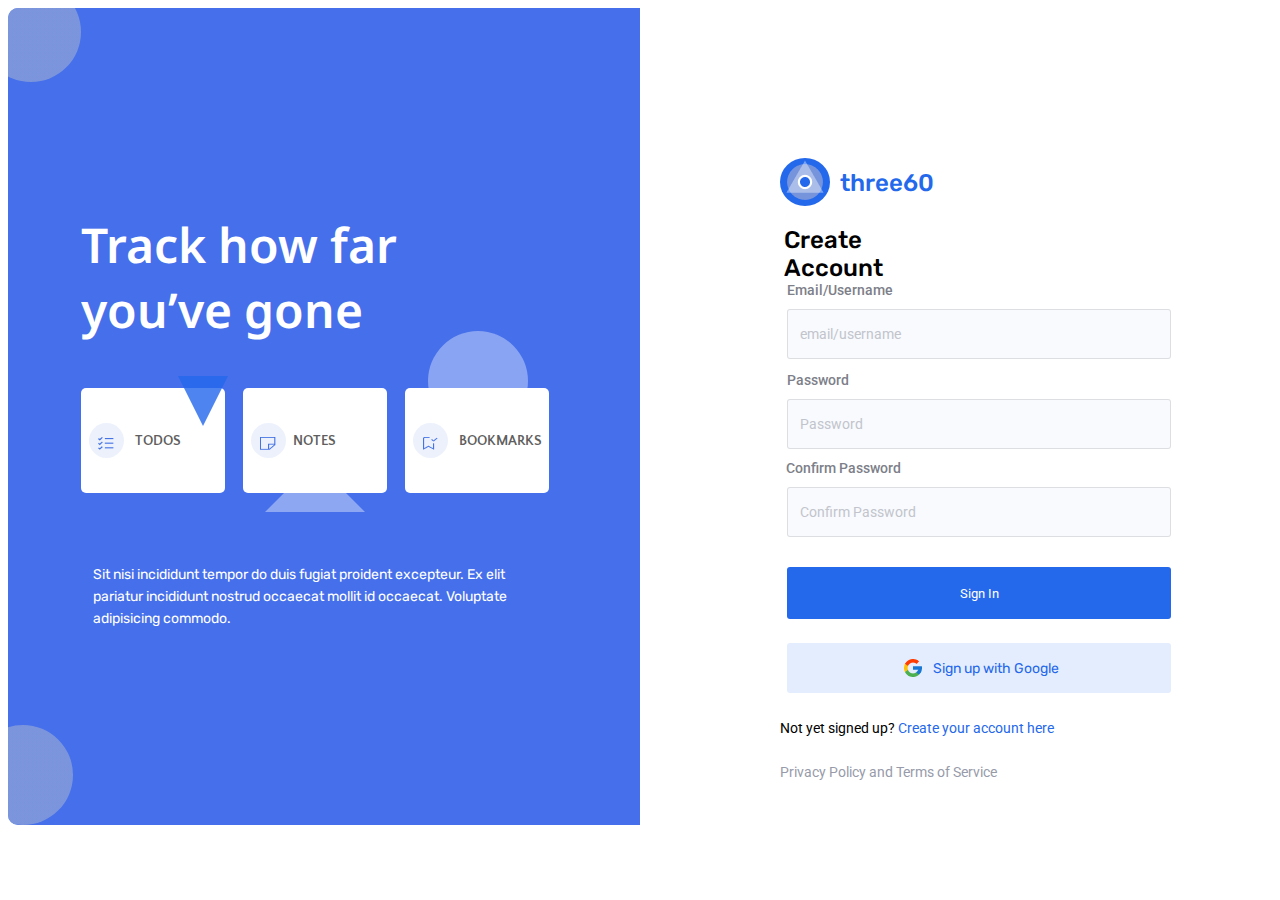
==== index.html @ 112e1b52 "Rename create_acount.html to index.html" ====
<!DOCTYPE html>
<html>
  <head>
    <meta charset="UTF-8">
    <title>three60</title>
    <link rel="preconnect" href="https://fonts.googleapis.com">
    <link rel="preconnect" href="https://fonts.gstatic.com" crossorigin>
    <link href="https://fonts.googleapis.com/css2?family=Noto+Sans:wght@600&family=Quattrocento+Sans:wght@700&family=Rubik:wght@400;500&display=swap" rel="stylesheet">
    <link href="style.css" type="text/css" rel="stylesheet">
  </head>
  <body>
    <div  class="container">
      <div class="column blue">      </div>
        <div class="word_container">
          Track how far you’ve gone
        </div>
        <div class="bookmarks"> </div>
        <div class="bookmark_image_container"> </div>
        <div class="bookmark_img"><img src="images/Bookmarks.png"></div>
        <div class="bookmark_word">BOOKMARKS</div>
        <div class="bookmark_circle"></div>
        <div class="notes"></div>
        <div class="notes_image_container"> </div>
        <div class="notes_img"><img src="images/Notes.png"></div>
        <div class="notes_word">NOTES</div>
        <div class="notes_triangle"></div>
        <div class="todos"></div>
        <div class="todos_image_container"> </div>
        <div class="todos_img"><img src="images/Todo.png"></div>
        <div class="todo_word">TODOS</div>
        <div class="todos_angle"></div>
        <div class="upper_circle"></div>
        <div class="lower_circle"></div>
        <div class="article">Sit nisi incididunt tempor do duis fugiat proident excepteur. 
          Ex elit pariatur incididunt nostrud occaecat mollit id occaecat. Voluptate adipisicing commodo. </div>
      <div class="column white">
        <div class="white_logo"> <img src="images/three60.png"></div>
        <div class="three60"><span id="three60">three60</span></div>
        <div class="create_act">Create Account</div>
        <form action="">
          <label for="email" id="email_label">Email/Username</label>
          <input type="text" name="email" id="email" placeholder="email/username">
          <label for="password" id="pwd_label" >Password</label>
          <input type="password" id="pwd" placeholder="Password">
          <label for="confirm_pwd" id="confirm_pwd_label">Confirm Password</label>
          <input type="password" id="confirm_pwd" placeholder="Confirm Password">
          <input type="submit" value="Sign In" id="submit_btn">
          <button type="button" id="google_btn"></button>
          <a href="#" id="ggl_link">Sign up with Google</a>
          <img src="images/google.png" id="google_img"> 
        </form>
        <div class="sign_up">Not yet signed up? <a href="#">Create your account here</a></div>
        <div class="terms">Privacy Policy and Terms of Service</div>
      </div>
    </div>
  </body>
</html>
---- style.css ----
@import url(http://fonts.googleapis.com/css?family=Roboto:400,100,100italic,300,300ita‌​lic,400italic,500,500italic,700,700italic,900italic,900);
html, body, html * {
  font-family: 'Roboto', sans-serif;
}

.container{
  position: relative;
  width: 1264px;
  height: 817px;
  background: white;
  border-radius: 10px;
  overflow: hidden;
}
.column {
  float: left;
  width: 50%;
  height: 817px;
}
.blue{
  background-color: rgba(26, 77, 230, 0.81);
}
.word_container{
  position: absolute;
  height: 130px;
  width: 339px;
  left: 73px;
  top: 204px;
  font-family: Noto Sans;
  font-size: 48px;
  font-weight: 600;
  line-height: 65px;
  letter-spacing: 0em;
  text-align: left;
  color: #FFFFFF;
}
.bookmarks{
  position: absolute;
  width: 144px;
  height: 105px;
  left: 397px;
  top: 380px;
  background: #FFFFFF;
  border-radius: 5px;
}
.bookmark_image_container{
  position: absolute;
  width: 35px;
  height: 35px;
  left: 405px;
  top: 415px;
  border-radius: 50%;
  background: rgba(70, 115, 228, 0.1);
}
.bookmark_img{
  position: absolute;
  height: 12.765625px;
  width: 11.064422607421875px;
  left: 415px;
  top: 427px;
}
.bookmark_word{
  position: absolute;
  width: 84px;
  height: 16px;
  left: 451px;
  top: 425px;
  font-family: 'Quattrocento Sans';
  font-style: normal;
  font-weight: 700;
  font-size: 14px;
  line-height: 16px;
  /* identical to box height */
  color: #5F5F60;
}
.bookmark_circle{
  position: absolute;
  width: 100px;
  height: 100px;
  left: 420px;
  top: 323px;
  border-radius: 50%;
  background: rgba(255, 255, 255, 0.37)
}
.notes{
  position: absolute;
  width: 144px;
  height: 105px;
  left: 235px;
  top: 380px;
  background: #FFFFFF;
  border-radius: 5px;
}
.notes_image_container{
  position: absolute;
  width: 35px;
  height: 35px;
  left: 243px;
  top: 415px;
  border-radius: 50%;
  background: rgba(70, 115, 228, 0.1);
}
.notes_img{
  position: absolute;
  left: 19.94%;
  right: 78.85%;
  top: 52.26%;
  bottom: 46.17%;
}
.notes_word{
  position: absolute;
  width: 43px;
  height: 16px;
  left: 285px;
  top: 425px;
  font-family: 'Quattrocento Sans';
  font-style: normal;
  font-weight: 700;
  font-size: 14px;
  line-height: 16px;
  /* identical to box height */
  color: #5F5F60;
}
.notes_triangle{
  position: absolute;
	width: 0;
	height: 0;
	border-left: 50px solid transparent;
	border-right: 50px solid transparent;
	border-bottom: 50px solid rgba(255, 255, 255, 0.39);
  left: 257px;
  top: 454px;
}
.todos{
  position: absolute;
  width: 144px;
  height: 105px;
  left: 73px;
  top: 380px;
  background: #FFFFFF;
  border-radius: 5px;
}
.todos_image_container{
  position: absolute;
  width: 35px;
  height: 35px;
  left: 81px;
  top: 415px;
  border-radius: 50%;
  background: rgba(70, 115, 228, 0.1);
}
.todos_img{
  position: absolute;
  left: 7.12%;
  right: 91.67%;
  top: 52.26%;
  bottom: 46.17%;
}
img{
  color:  #4673E4;
}
.todo_word{
  position: absolute;
  width: 46px;
  height: 16px;
  left: 127px;
  top: 425px;
  font-family: 'Quattrocento Sans';
  font-style: normal;
  font-weight: 700;
  font-size: 14px;
  line-height: 16px;
/* identical to box height */
  color: #5F5F60;
}
.todos_angle{
  position: absolute;
  width: 0;
	height: 0;
	border-left: 25px solid transparent;
	border-right: 25px solid transparent;
	border-top: 50px solid rgba(36, 104, 235, 0.81);
  left: 169.86px;
  top: 368px;
 }
.upper_circle{
  position: absolute;
  width: 100px;
  height: 100px;
  left: -27px;
  top: -26px;
  border-radius: 50%;
  background: linear-gradient(0deg, rgba(133, 156, 217, 0.47), rgba(133, 156, 217, 0.47)),
              linear-gradient(0deg, rgba(133, 156, 217, 0.47), rgba(133, 156, 217, 0.47)),
              rgba(133, 156, 217, 0.47)
}
.lower_circle{
  position: absolute;
  width: 100px;
  height: 100px;
  left: -35px;
  top: 717px;
  border-radius: 50%;
  background: linear-gradient(0deg, rgba(133, 156, 217, 0.47), rgba(133, 156, 217, 0.47)),
              linear-gradient(0deg, rgba(133, 156, 217, 0.47), rgba(133, 156, 217, 0.47)), 
            rgba(133, 156, 217, 0.47);
}
.article{
  position: absolute;
  width: 456px;
  height: 66px;
  left: 85px;
  top: 556px;
  font-family: 'Rubik';
  font-style: normal;
  font-weight: 400;
  font-size: 14px;
  line-height: 157.6%;
  /* or 22px */
  color: #FFFFFF;
}
.white{
  background-color: white;
}
.white_logo{
  position: absolute;
  width: 45px;
  height: 45px;
  left: 772px;
  top: 150px;
  padding: 2px 2px 1px 3px;
  border-radius: 50%;
  background: #2468EB;
}
.three60{
  position: absolute;
  width: 94px;
  height: 28px;
  left: 832px;
  top: 161px;
 }
#three60{
  display: block;
  font-family: 'Rubik';
  font-weight: 500;
  font-size: 24px;
  line-height: 28px;
  color: #2468EB;
}
.create_act{
  position: absolute;
  width: 181px;
  height: 28px;
  left: 776px;
  top: 218px;
  font-family: 'Rubik';
  font-style: normal;
  font-weight: 500;
  font-size: 24px;
  line-height: 28px;
  color: #000000;
}
#email_label{
  position: absolute;
  width: 105px;
  height: 16px;
  left: 779px;
  top: 274px;
  font-family: 'Roboto';
  font-style: normal;
  font-weight: 500;
  font-size: 14px;
  line-height: 16px;
  text-align: right;
  color: #7D8089;
}
::placeholder{
  font-family: 'Roboto';
  font-style: normal;
  font-weight: 400;
  font-size: 14px;
  line-height: 16px;
  color: #C2C4CB;
  padding-left: 10px;
}
#email{
  box-sizing: border-box;
  position: absolute;
  width: 384px;
  height: 50px;
  left: 779px;
  top: 301px;
   background: rgba(36, 104, 235, 0.03);
  border: 1px solid rgba(0, 0, 0, 0.11);
  border-radius: 3px;
}
#pwd_label{
  position: absolute;
  width: 62px;
  height: 16px;
  left: 779px;
  top: 364px;
  font-family: 'Roboto';
  font-style: normal;
  font-weight: 500;
  font-size: 14px;
  line-height: 16px;
  text-align: right;
  color: #7D8089;
 }
 #pwd{
  box-sizing: border-box;
  position: absolute;
  width: 384px;
  height: 50px;
  left: 779px;
  top: 391px;
  background: rgba(36, 104, 235, 0.03);
  border: 1px solid rgba(0, 0, 0, 0.11);
  border-radius: 3px;
 }
 #confirm_pwd_label{
  position: absolute;
  width: 116px;
  height: 16px;
  left: 777px;
  top: 452px;
   font-family: 'Roboto';
  font-style: normal;
  font-weight: 500;
  font-size: 14px;
  line-height: 16px;
  text-align: right;
  color: #7D8089;
 }
 #confirm_pwd{
  box-sizing: border-box;
  position: absolute;
  width: 384px;
  height: 50px;
  left: 779px;
  top: 479px;
  background: rgba(36, 104, 235, 0.03);
  border: 1px solid rgba(0, 0, 0, 0.11);
  border-radius: 3px;
 }
 #submit_btn{
  position: absolute;
  width: 384px;
  height: 52px;
  left: 779px;
  top: 559px;
  background: #2468EB;
  border-radius: 3px;
  color: white;
  border: none;
 }
 #google_btn{
  box-sizing: border-box;
  position: absolute;
  width: 384px;
  height: 50px;
  left: 779px;
  top: 635px;
  background: rgba(36, 104, 235, 0.12);
  border-radius: 3px;
  cursor: pointer;
  border: transparent;
 }
 #ggl_link{
  position: absolute;
  width: 130px;
  height: 17px;
  left: 925px;
  top: 652px;
  font-family: 'Rubik';
  font-style: normal;
  font-weight: 400;
  font-size: 14px;
  line-height: 17px;
  /* identical to box height */
 }
 a{
  color: #2468EB;
  text-decoration: none;
 }
 #google_img{
  position: absolute;
  left: 70.9%;
  right: 27.92%;
  top: 79.68%;
  bottom: 19.46%;
 }
 #google_btn:hover, #submit_btn:hover, #confirm_pwd:hover, #pwd:hover, #email:hover{
   border: 3px solid rgb(0, 153, 255);
   transform: scale(1.01);
 }
 .sign_up{
  position: absolute;
  width: 275px;
  height: 16px;
  left: 772px;
  top: 712px;
  font-family: 'Roboto';
  font-style: normal;
  font-weight: 400;
  font-size: 14px;
  line-height: 16px;
  color: #000000;
 }
 .terms{
  position: absolute;
  width: 221px;
  height: 16px;
  left: 772px;
  top: 756px;  
  font-family: 'Roboto';
  font-style: normal;
  font-weight: 400;
  font-size: 14px;
  line-height: 16px;
  color: #979BA9;
 }
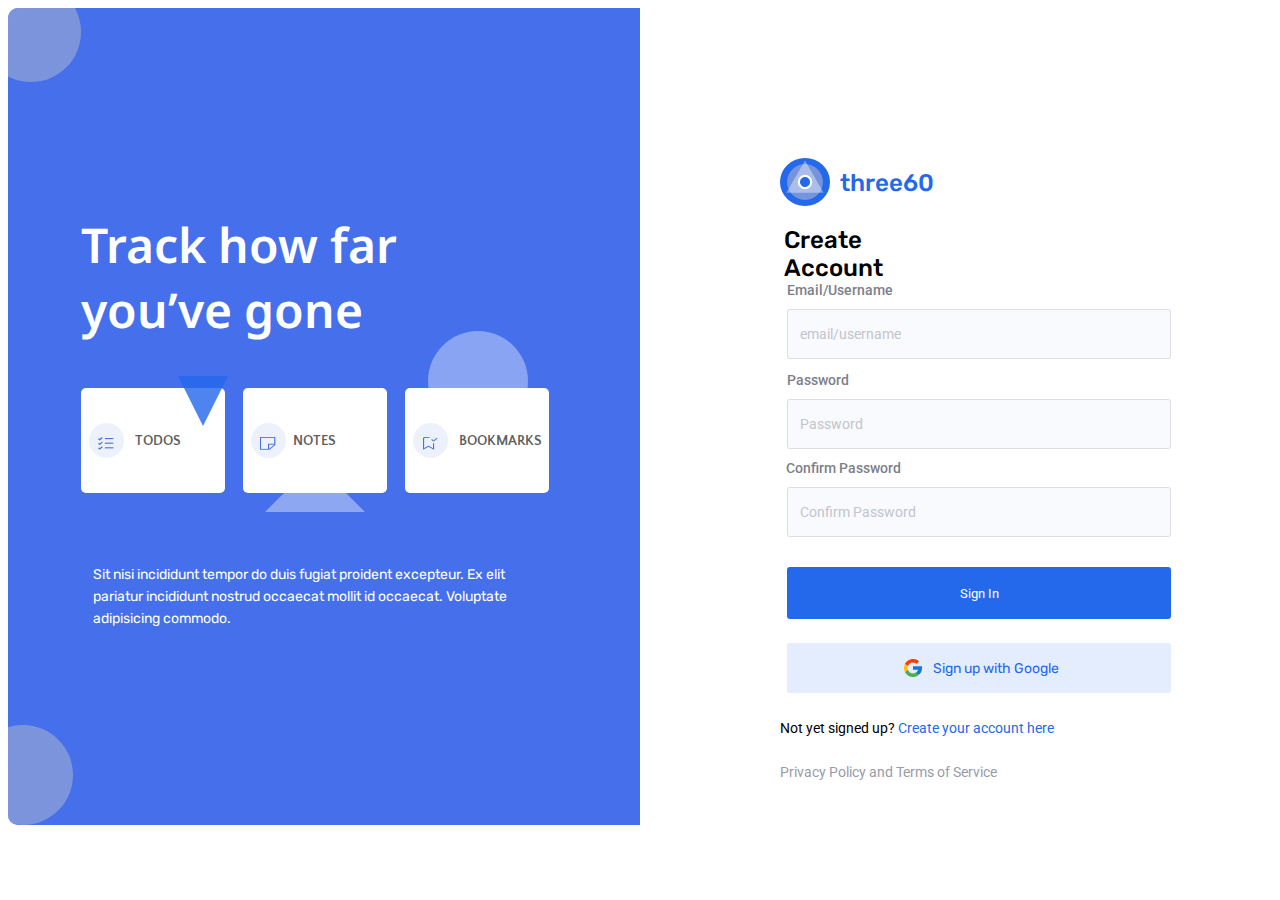
==== commit 9c5b1321: "second commit" ====
--- a/index.html
+++ b/index.html
@@ -1,57 +1,57 @@
-<!DOCTYPE html>
-<html>
-  <head>
-    <meta charset="UTF-8">
-    <title>three60</title>
-    <link rel="preconnect" href="https://fonts.googleapis.com">
-    <link rel="preconnect" href="https://fonts.gstatic.com" crossorigin>
-    <link href="https://fonts.googleapis.com/css2?family=Noto+Sans:wght@600&family=Quattrocento+Sans:wght@700&family=Rubik:wght@400;500&display=swap" rel="stylesheet">
-    <link href="style.css" type="text/css" rel="stylesheet">
-  </head>
-  <body>
-    <div  class="container">
-      <div class="column blue">      </div>
-        <div class="word_container">
-          Track how far you’ve gone
-        </div>
-        <div class="bookmarks"> </div>
-        <div class="bookmark_image_container"> </div>
-        <div class="bookmark_img"><img src="images/Bookmarks.png"></div>
-        <div class="bookmark_word">BOOKMARKS</div>
-        <div class="bookmark_circle"></div>
-        <div class="notes"></div>
-        <div class="notes_image_container"> </div>
-        <div class="notes_img"><img src="images/Notes.png"></div>
-        <div class="notes_word">NOTES</div>
-        <div class="notes_triangle"></div>
-        <div class="todos"></div>
-        <div class="todos_image_container"> </div>
-        <div class="todos_img"><img src="images/Todo.png"></div>
-        <div class="todo_word">TODOS</div>
-        <div class="todos_angle"></div>
-        <div class="upper_circle"></div>
-        <div class="lower_circle"></div>
-        <div class="article">Sit nisi incididunt tempor do duis fugiat proident excepteur. 
-          Ex elit pariatur incididunt nostrud occaecat mollit id occaecat. Voluptate adipisicing commodo. </div>
-      <div class="column white">
-        <div class="white_logo"> <img src="images/three60.png"></div>
-        <div class="three60"><span id="three60">three60</span></div>
-        <div class="create_act">Create Account</div>
-        <form action="">
-          <label for="email" id="email_label">Email/Username</label>
-          <input type="text" name="email" id="email" placeholder="email/username">
-          <label for="password" id="pwd_label" >Password</label>
-          <input type="password" id="pwd" placeholder="Password">
-          <label for="confirm_pwd" id="confirm_pwd_label">Confirm Password</label>
-          <input type="password" id="confirm_pwd" placeholder="Confirm Password">
-          <input type="submit" value="Sign In" id="submit_btn">
-          <button type="button" id="google_btn"></button>
-          <a href="#" id="ggl_link">Sign up with Google</a>
-          <img src="images/google.png" id="google_img"> 
-        </form>
-        <div class="sign_up">Not yet signed up? <a href="#">Create your account here</a></div>
-        <div class="terms">Privacy Policy and Terms of Service</div>
-      </div>
-    </div>
-  </body>
-</html>
+<!DOCTYPE html>
+<html>
+  <head>
+    <meta charset="UTF-8">
+    <title>three60</title>
+    <link rel="preconnect" href="https://fonts.googleapis.com">
+    <link rel="preconnect" href="https://fonts.gstatic.com" crossorigin>
+    <link href="https://fonts.googleapis.com/css2?family=Noto+Sans:wght@600&family=Quattrocento+Sans:wght@700&family=Rubik:wght@400;500&display=swap" rel="stylesheet">
+    <link href="style.css" type="text/css" rel="stylesheet">
+  </head>
+  <body>
+    <div  class="container">
+      <div class="column blue">      </div>
+        <div class="word_container">
+          Track how far you’ve gone
+        </div>
+        <div class="bookmarks"> </div>
+        <div class="bookmark_image_container"> </div>
+        <div class="bookmark_img"><img src="images/Bookmarks.png"></div>
+        <div class="bookmark_word">BOOKMARKS</div>
+        <div class="bookmark_circle"></div>
+        <div class="notes"></div>
+        <div class="notes_image_container"> </div>
+        <div class="notes_img"><img src="images/Notes.png"></div>
+        <div class="notes_word">NOTES</div>
+        <div class="notes_triangle"></div>
+        <div class="todos"></div>
+        <div class="todos_image_container"> </div>
+        <div class="todos_img"><img src="images/Todo.png"></div>
+        <div class="todo_word">TODOS</div>
+        <div class="todos_angle"></div>
+        <div class="upper_circle"></div>
+        <div class="lower_circle"></div>
+        <div class="article">Sit nisi incididunt tempor do duis fugiat proident excepteur. 
+          Ex elit pariatur incididunt nostrud occaecat mollit id occaecat. Voluptate adipisicing commodo. </div>
+      <div class="column white">
+        <div class="white_logo"> <img src="images/three60.png"></div>
+        <div class="three60"><span id="three60">three60</span></div>
+        <div class="create_act">Create Account</div>
+        <form action="">
+          <label for="email" id="email_label">Email/Username</label>
+          <input type="text" name="email" id="email" placeholder="email/username">
+          <label for="password" id="pwd_label" >Password</label>
+          <input type="password" id="pwd" placeholder="Password">
+          <label for="confirm_pwd" id="confirm_pwd_label">Confirm Password</label>
+          <input type="password" id="confirm_pwd" placeholder="Confirm Password">
+          <input type="submit" value="Sign In" id="submit_btn">
+          <button type="button" id="google_btn"></button>
+          <a href="#" id="ggl_link">Sign up with Google</a>
+          <img src="images/google.png" id="google_img"> 
+        </form>
+        <div class="sign_up">Not yet signed up? <a href="#">Create your account here</a></div>
+        <div class="terms">Privacy Policy and Terms of Service</div>
+      </div>
+    </div>
+  </body>
+</html>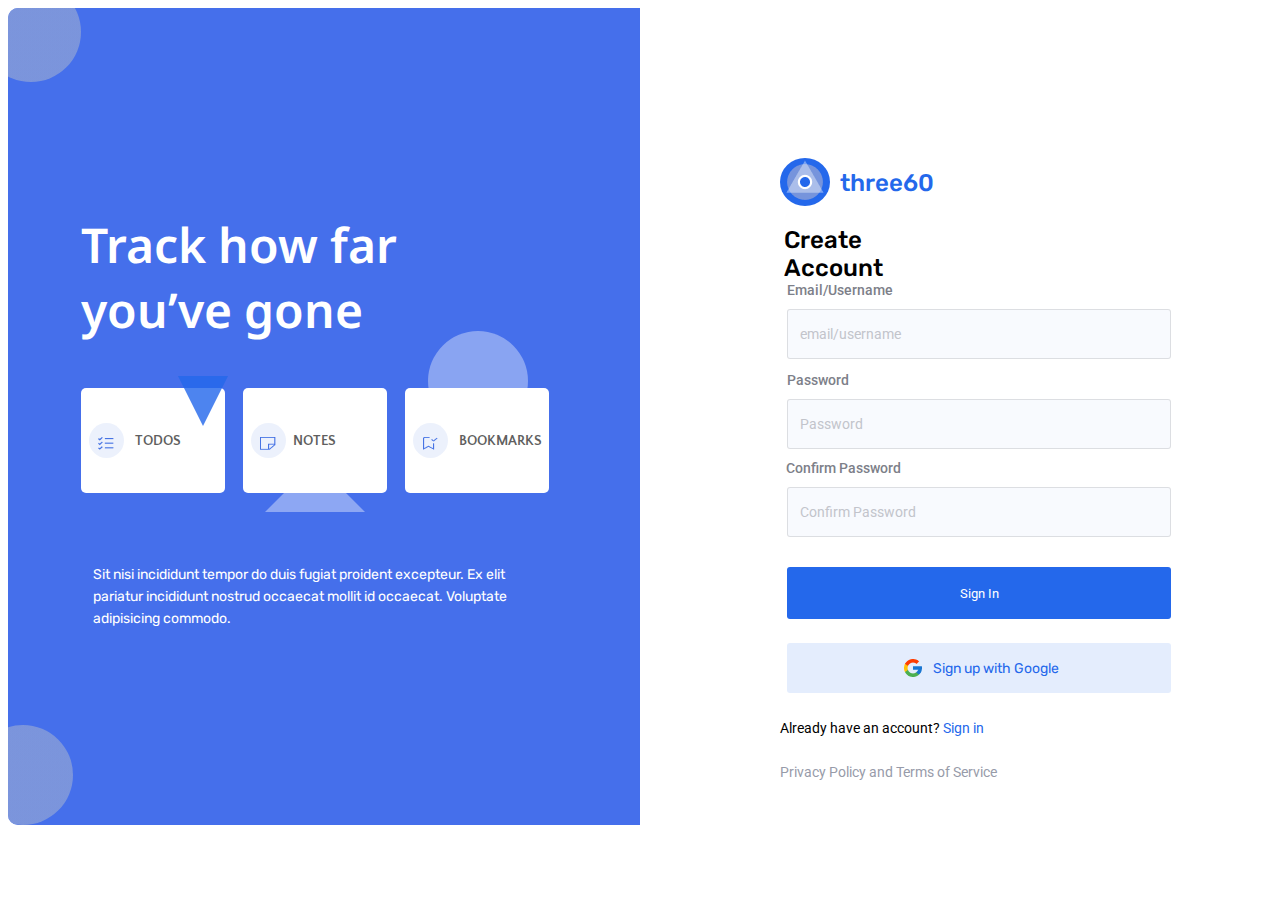
==== commit f1eddaab: "second commit" ====
--- a/index.html
+++ b/index.html
@@ -49,7 +49,7 @@
           <a href="#" id="ggl_link">Sign up with Google</a>
           <img src="images/google.png" id="google_img"> 
         </form>
-        <div class="sign_up">Not yet signed up? <a href="#">Create your account here</a></div>
+        <div class="sign_up">Already have an account? <a href="#">Sign in</a></div>
         <div class="terms">Privacy Policy and Terms of Service</div>
       </div>
     </div>
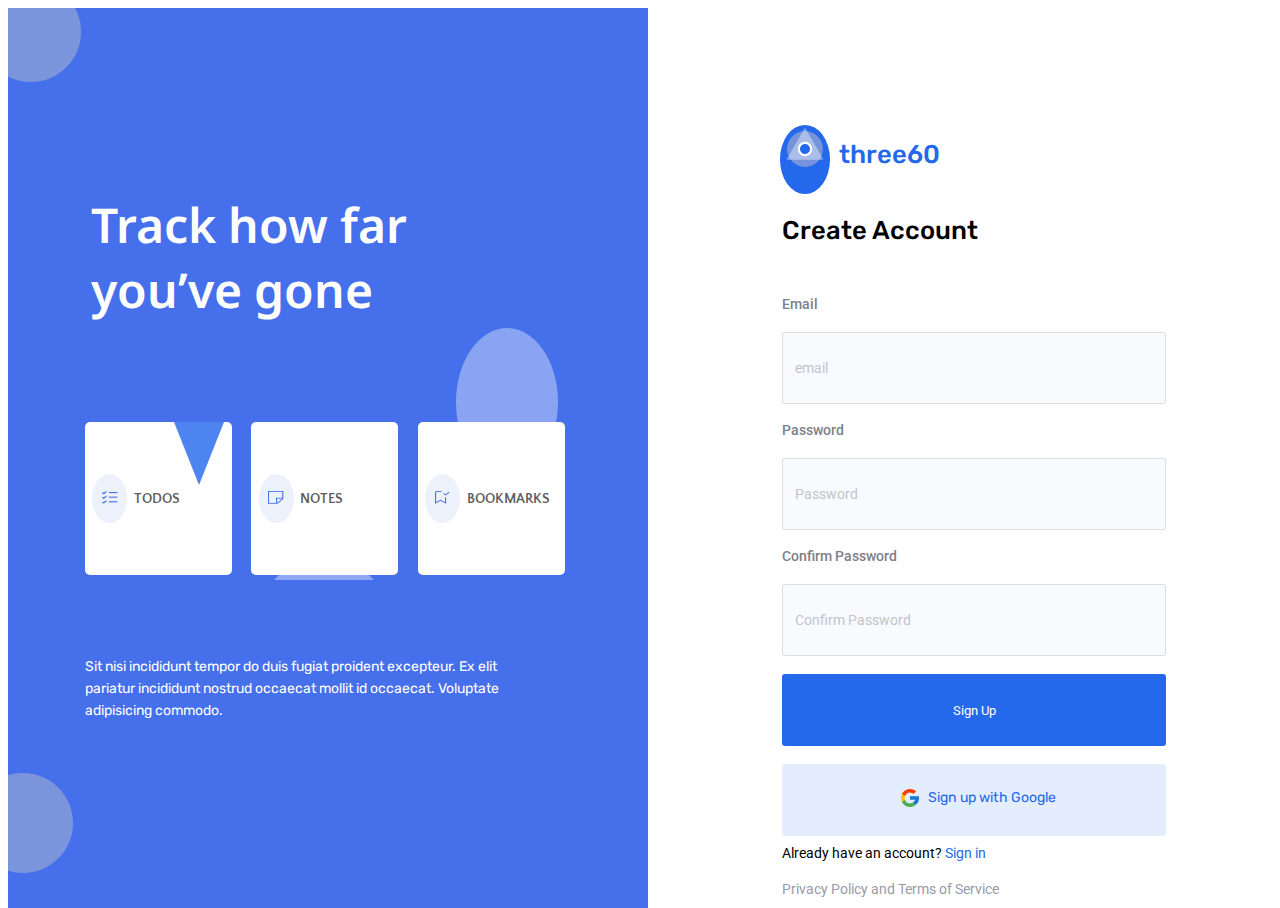
==== commit b898a1e1: "form validation" ====
--- a/index.html
+++ b/index.html
@@ -14,44 +14,63 @@
         <div class="word_container">
           Track how far you’ve gone
         </div>
-        <div class="bookmarks"> </div>
-        <div class="bookmark_image_container"> </div>
-        <div class="bookmark_img"><img src="images/Bookmarks.png"></div>
-        <div class="bookmark_word">BOOKMARKS</div>
+        <div class="bookmarks"> 
+          <div class="bookmark_image_container"> 
+            <div class="bookmark_image_circle">
+              <div class="bookmark_img"><img src="images/Bookmarks.png"></div>
+            </div>
+            <div class="bookmark_word">BOOKMARKS</div>
+          </div>
+        </div>
         <div class="bookmark_circle"></div>
-        <div class="notes"></div>
-        <div class="notes_image_container"> </div>
-        <div class="notes_img"><img src="images/Notes.png"></div>
-        <div class="notes_word">NOTES</div>
+        <div class="notes">
+          <div class="notes_image_container">
+            <div class="notes_image_circle">
+              <div class="notes_img"><img src="images/Notes.png"></div>
+            </div>
+            <div class="notes_word">NOTES</div>
+          </div>
+        </div>
         <div class="notes_triangle"></div>
-        <div class="todos"></div>
-        <div class="todos_image_container"> </div>
-        <div class="todos_img"><img src="images/Todo.png"></div>
-        <div class="todo_word">TODOS</div>
+        <div class="todos">
+          <div class="todos_image_container">
+            <div class="todos_image_circle">
+              <div class="todos_img"><img src="images/Todo.png"></div>
+            </div>
+            <div class="todo_word">TODOS</div>
+          </div>
+        </div>
         <div class="todos_angle"></div>
         <div class="upper_circle"></div>
         <div class="lower_circle"></div>
         <div class="article">Sit nisi incididunt tempor do duis fugiat proident excepteur. 
           Ex elit pariatur incididunt nostrud occaecat mollit id occaecat. Voluptate adipisicing commodo. </div>
       <div class="column white">
+        <div id="success"></div>
         <div class="white_logo"> <img src="images/three60.png"></div>
         <div class="three60"><span id="three60">three60</span></div>
         <div class="create_act">Create Account</div>
-        <form action="">
-          <label for="email" id="email_label">Email/Username</label>
-          <input type="text" name="email" id="email" placeholder="email/username">
+        <form action="" id="form" method="GET">
+          <label for="email" id="email_label">Email</label>
+          <input type="email" name="email" id="email" placeholder="email">
+          <small id="email_msg"></small>
           <label for="password" id="pwd_label" >Password</label>
           <input type="password" id="pwd" placeholder="Password">
+          <small id="pwd_msg"></small>
           <label for="confirm_pwd" id="confirm_pwd_label">Confirm Password</label>
           <input type="password" id="confirm_pwd" placeholder="Confirm Password">
-          <input type="submit" value="Sign In" id="submit_btn">
-          <button type="button" id="google_btn"></button>
+          <small id="confirm_pwd_msg"></small>
+          <input type="submit" value="Sign Up" id="signUp_btn">
+        </form>
+        <div class="google_btn">
           <a href="#" id="ggl_link">Sign up with Google</a>
           <img src="images/google.png" id="google_img"> 
-        </form>
-        <div class="sign_up">Already have an account? <a href="#">Sign in</a></div>
+        </div>
+        <div class="sign_in">Already have an account? <a href="sign_in.html">Sign in</a></div>
         <div class="terms">Privacy Policy and Terms of Service</div>
       </div>
     </div>
+
+    <script src="app.js"></script>
   </body>
 </html>--- a/style.css
+++ b/style.css
@@ -1,422 +1,390 @@
-@import url(http://fonts.googleapis.com/css?family=Roboto:400,100,100italic,300,300ita‌​lic,400italic,500,500italic,700,700italic,900italic,900);
-html, body, html * {
-  font-family: 'Roboto', sans-serif;
-}
-
-.container{
-  position: relative;
-  width: 1264px;
-  height: 817px;
-  background: white;
-  border-radius: 10px;
-  overflow: hidden;
-}
-.column {
-  float: left;
-  width: 50%;
-  height: 817px;
-}
-.blue{
-  background-color: rgba(26, 77, 230, 0.81);
-}
-.word_container{
-  position: absolute;
-  height: 130px;
-  width: 339px;
-  left: 73px;
-  top: 204px;
-  font-family: Noto Sans;
-  font-size: 48px;
-  font-weight: 600;
-  line-height: 65px;
-  letter-spacing: 0em;
-  text-align: left;
-  color: #FFFFFF;
-}
-.bookmarks{
-  position: absolute;
-  width: 144px;
-  height: 105px;
-  left: 397px;
-  top: 380px;
-  background: #FFFFFF;
-  border-radius: 5px;
-}
-.bookmark_image_container{
-  position: absolute;
-  width: 35px;
-  height: 35px;
-  left: 405px;
-  top: 415px;
-  border-radius: 50%;
-  background: rgba(70, 115, 228, 0.1);
-}
-.bookmark_img{
-  position: absolute;
-  height: 12.765625px;
-  width: 11.064422607421875px;
-  left: 415px;
-  top: 427px;
-}
-.bookmark_word{
-  position: absolute;
-  width: 84px;
-  height: 16px;
-  left: 451px;
-  top: 425px;
-  font-family: 'Quattrocento Sans';
-  font-style: normal;
-  font-weight: 700;
-  font-size: 14px;
-  line-height: 16px;
-  /* identical to box height */
-  color: #5F5F60;
-}
-.bookmark_circle{
-  position: absolute;
-  width: 100px;
-  height: 100px;
-  left: 420px;
-  top: 323px;
-  border-radius: 50%;
-  background: rgba(255, 255, 255, 0.37)
-}
-.notes{
-  position: absolute;
-  width: 144px;
-  height: 105px;
-  left: 235px;
-  top: 380px;
-  background: #FFFFFF;
-  border-radius: 5px;
-}
-.notes_image_container{
-  position: absolute;
-  width: 35px;
-  height: 35px;
-  left: 243px;
-  top: 415px;
-  border-radius: 50%;
-  background: rgba(70, 115, 228, 0.1);
-}
-.notes_img{
-  position: absolute;
-  left: 19.94%;
-  right: 78.85%;
-  top: 52.26%;
-  bottom: 46.17%;
-}
-.notes_word{
-  position: absolute;
-  width: 43px;
-  height: 16px;
-  left: 285px;
-  top: 425px;
-  font-family: 'Quattrocento Sans';
-  font-style: normal;
-  font-weight: 700;
-  font-size: 14px;
-  line-height: 16px;
-  /* identical to box height */
-  color: #5F5F60;
-}
-.notes_triangle{
-  position: absolute;
-	width: 0;
-	height: 0;
-	border-left: 50px solid transparent;
-	border-right: 50px solid transparent;
-	border-bottom: 50px solid rgba(255, 255, 255, 0.39);
-  left: 257px;
-  top: 454px;
-}
-.todos{
-  position: absolute;
-  width: 144px;
-  height: 105px;
-  left: 73px;
-  top: 380px;
-  background: #FFFFFF;
-  border-radius: 5px;
-}
-.todos_image_container{
-  position: absolute;
-  width: 35px;
-  height: 35px;
-  left: 81px;
-  top: 415px;
-  border-radius: 50%;
-  background: rgba(70, 115, 228, 0.1);
-}
-.todos_img{
-  position: absolute;
-  left: 7.12%;
-  right: 91.67%;
-  top: 52.26%;
-  bottom: 46.17%;
-}
-img{
-  color:  #4673E4;
-}
-.todo_word{
-  position: absolute;
-  width: 46px;
-  height: 16px;
-  left: 127px;
-  top: 425px;
-  font-family: 'Quattrocento Sans';
-  font-style: normal;
-  font-weight: 700;
-  font-size: 14px;
-  line-height: 16px;
-/* identical to box height */
-  color: #5F5F60;
-}
-.todos_angle{
-  position: absolute;
-  width: 0;
-	height: 0;
-	border-left: 25px solid transparent;
-	border-right: 25px solid transparent;
-	border-top: 50px solid rgba(36, 104, 235, 0.81);
-  left: 169.86px;
-  top: 368px;
- }
-.upper_circle{
-  position: absolute;
-  width: 100px;
-  height: 100px;
-  left: -27px;
-  top: -26px;
-  border-radius: 50%;
-  background: linear-gradient(0deg, rgba(133, 156, 217, 0.47), rgba(133, 156, 217, 0.47)),
-              linear-gradient(0deg, rgba(133, 156, 217, 0.47), rgba(133, 156, 217, 0.47)),
-              rgba(133, 156, 217, 0.47)
-}
-.lower_circle{
-  position: absolute;
-  width: 100px;
-  height: 100px;
-  left: -35px;
-  top: 717px;
-  border-radius: 50%;
-  background: linear-gradient(0deg, rgba(133, 156, 217, 0.47), rgba(133, 156, 217, 0.47)),
-              linear-gradient(0deg, rgba(133, 156, 217, 0.47), rgba(133, 156, 217, 0.47)), 
-            rgba(133, 156, 217, 0.47);
-}
-.article{
-  position: absolute;
-  width: 456px;
-  height: 66px;
-  left: 85px;
-  top: 556px;
-  font-family: 'Rubik';
-  font-style: normal;
-  font-weight: 400;
-  font-size: 14px;
-  line-height: 157.6%;
-  /* or 22px */
-  color: #FFFFFF;
-}
-.white{
-  background-color: white;
-}
-.white_logo{
-  position: absolute;
-  width: 45px;
-  height: 45px;
-  left: 772px;
-  top: 150px;
-  padding: 2px 2px 1px 3px;
-  border-radius: 50%;
-  background: #2468EB;
-}
-.three60{
-  position: absolute;
-  width: 94px;
-  height: 28px;
-  left: 832px;
-  top: 161px;
- }
-#three60{
-  display: block;
-  font-family: 'Rubik';
-  font-weight: 500;
-  font-size: 24px;
-  line-height: 28px;
-  color: #2468EB;
-}
-.create_act{
-  position: absolute;
-  width: 181px;
-  height: 28px;
-  left: 776px;
-  top: 218px;
-  font-family: 'Rubik';
-  font-style: normal;
-  font-weight: 500;
-  font-size: 24px;
-  line-height: 28px;
-  color: #000000;
-}
-#email_label{
-  position: absolute;
-  width: 105px;
-  height: 16px;
-  left: 779px;
-  top: 274px;
-  font-family: 'Roboto';
-  font-style: normal;
-  font-weight: 500;
-  font-size: 14px;
-  line-height: 16px;
-  text-align: right;
-  color: #7D8089;
-}
-::placeholder{
-  font-family: 'Roboto';
-  font-style: normal;
-  font-weight: 400;
-  font-size: 14px;
-  line-height: 16px;
-  color: #C2C4CB;
-  padding-left: 10px;
-}
-#email{
-  box-sizing: border-box;
-  position: absolute;
-  width: 384px;
-  height: 50px;
-  left: 779px;
-  top: 301px;
-   background: rgba(36, 104, 235, 0.03);
-  border: 1px solid rgba(0, 0, 0, 0.11);
-  border-radius: 3px;
-}
-#pwd_label{
-  position: absolute;
-  width: 62px;
-  height: 16px;
-  left: 779px;
-  top: 364px;
-  font-family: 'Roboto';
-  font-style: normal;
-  font-weight: 500;
-  font-size: 14px;
-  line-height: 16px;
-  text-align: right;
-  color: #7D8089;
- }
- #pwd{
-  box-sizing: border-box;
-  position: absolute;
-  width: 384px;
-  height: 50px;
-  left: 779px;
-  top: 391px;
-  background: rgba(36, 104, 235, 0.03);
-  border: 1px solid rgba(0, 0, 0, 0.11);
-  border-radius: 3px;
- }
- #confirm_pwd_label{
-  position: absolute;
-  width: 116px;
-  height: 16px;
-  left: 777px;
-  top: 452px;
-   font-family: 'Roboto';
-  font-style: normal;
-  font-weight: 500;
-  font-size: 14px;
-  line-height: 16px;
-  text-align: right;
-  color: #7D8089;
- }
- #confirm_pwd{
-  box-sizing: border-box;
-  position: absolute;
-  width: 384px;
-  height: 50px;
-  left: 779px;
-  top: 479px;
-  background: rgba(36, 104, 235, 0.03);
-  border: 1px solid rgba(0, 0, 0, 0.11);
-  border-radius: 3px;
- }
- #submit_btn{
-  position: absolute;
-  width: 384px;
-  height: 52px;
-  left: 779px;
-  top: 559px;
-  background: #2468EB;
-  border-radius: 3px;
-  color: white;
-  border: none;
- }
- #google_btn{
-  box-sizing: border-box;
-  position: absolute;
-  width: 384px;
-  height: 50px;
-  left: 779px;
-  top: 635px;
-  background: rgba(36, 104, 235, 0.12);
-  border-radius: 3px;
-  cursor: pointer;
-  border: transparent;
- }
- #ggl_link{
-  position: absolute;
-  width: 130px;
-  height: 17px;
-  left: 925px;
-  top: 652px;
-  font-family: 'Rubik';
-  font-style: normal;
-  font-weight: 400;
-  font-size: 14px;
-  line-height: 17px;
-  /* identical to box height */
- }
- a{
-  color: #2468EB;
-  text-decoration: none;
- }
- #google_img{
-  position: absolute;
-  left: 70.9%;
-  right: 27.92%;
-  top: 79.68%;
-  bottom: 19.46%;
- }
- #google_btn:hover, #submit_btn:hover, #confirm_pwd:hover, #pwd:hover, #email:hover{
-   border: 3px solid rgb(0, 153, 255);
-   transform: scale(1.01);
- }
- .sign_up{
-  position: absolute;
-  width: 275px;
-  height: 16px;
-  left: 772px;
-  top: 712px;
-  font-family: 'Roboto';
-  font-style: normal;
-  font-weight: 400;
-  font-size: 14px;
-  line-height: 16px;
-  color: #000000;
- }
- .terms{
-  position: absolute;
-  width: 221px;
-  height: 16px;
-  left: 772px;
-  top: 756px;  
-  font-family: 'Roboto';
-  font-style: normal;
-  font-weight: 400;
-  font-size: 14px;
-  line-height: 16px;
-  color: #979BA9;
+@import url(http://fonts.googleapis.com/css?family=Roboto:400,100,100italic,300,300ita‌​lic,400italic,500,500italic,700,700italic,900italic,900);
+html, body, html * {
+  font-family: 'Roboto', sans-serif;
+}
+
+.container{
+  position: absolute;
+  width: 100vw;
+  height: 100vh;
+  background: white;
+  overflow: hidden;
+}
+.column {
+  float: left;
+  width: 50vw;
+  height: 100vh;
+}
+.blue{
+  background-color: rgba(26, 77, 230, 0.81);
+}
+.word_container{
+  position: absolute;
+  height: 13vh;
+  width: 33.9vw;
+  left: 6.5vw;
+  top: 20.4vh;
+  font-family: Noto Sans;
+  font-size: 48px;
+  font-weight: 600;
+  line-height: 65px;
+  letter-spacing: 0em;
+  text-align: left;
+  color: #FFFFFF;
+}
+.bookmarks{
+  position: absolute;
+  width: 11.5vw;
+  height: 17vh;
+  left: 32%;
+  top: 46%;
+  background: #FFFFFF;
+  border-radius: 5px;
+}
+.bookmark_image_container, .notes_image_container, .todos_image_container{
+  display: flex;
+  align-items: center;
+  height: 17vh;
+  padding-left: 5%;
+}
+.bookmark_image_circle, .notes_image_circle, .todos_image_circle{
+  display: flex;
+  justify-content: center;
+  align-items: center;
+  width: 25%;
+  height: 32%;
+  border-radius: 50%;
+  background: rgba(70, 115, 228, 0.1);
+}
+.bookmark_container{
+  display: flex;
+  justify-content: center;
+  align-items: center;
+  height: 17vh;
+}
+.bookmark_word, .notes_word, .todo_word{
+  padding-left: 5%;
+  font-family: 'Quattrocento Sans';
+  font-style: normal;
+  font-weight: 700;
+  font-size: 14px;
+  line-height: 16px;
+  /* identical to box height */
+  color: #5F5F60;
+}
+.bookmark_circle{
+  position: absolute;
+  width: 8%;
+  height: 16.5%;
+  left: 35vw;
+  top: 35.5vh;
+  border-radius: 50%;
+  background: rgba(255, 255, 255, 0.37)
+}
+.notes{
+  position: absolute;
+  width: 11.5vw;
+  height: 17vh;
+  left: 19%;
+  top: 46%;
+  background: #FFFFFF;
+  border-radius: 5px;
+}
+.notes_triangle{
+  position: absolute;
+	width: 0;
+	height: 0;
+	border-left: 50px solid transparent;
+	border-right: 50px solid transparent;
+	border-bottom: 50px solid rgba(255, 255, 255, 0.39);
+  left: 20.8%;
+  top: 58%;
+}
+.todos{
+  position: absolute;
+  width: 11.5vw;
+  height: 17vh;
+  left: 6%;
+  top: 46%;
+  background: #FFFFFF;
+  border-radius: 5px;
+}
+.todos_angle{
+  position: absolute;
+  width: 0;
+	height: 0;
+	border-left: 2vw solid transparent;
+	border-right: 2vw solid transparent;
+	border-top: 7vh solid rgba(36, 104, 235, 0.81);
+  left: 13%;
+  top: 46%;
+ }
+.upper_circle{
+  position:absolute;
+  width: 100px;
+  height: 100px;
+  left: -27px;
+  top: -26px;
+  border-radius: 50%;
+  background: linear-gradient(0deg, rgba(133, 156, 217, 0.47), rgba(133, 156, 217, 0.47)),
+              linear-gradient(0deg, rgba(133, 156, 217, 0.47), rgba(133, 156, 217, 0.47)),
+              rgba(133, 156, 217, 0.47)
+}
+.lower_circle{
+  position: absolute;
+  width: 100px;
+  height: 100px;
+  left: -35px;
+  top: 85vh;
+  border-radius: 50%;
+  background: linear-gradient(0deg, rgba(133, 156, 217, 0.47), rgba(133, 156, 217, 0.47)),
+              linear-gradient(0deg, rgba(133, 156, 217, 0.47), rgba(133, 156, 217, 0.47)), 
+            rgba(133, 156, 217, 0.47);
+}
+.article{
+  position: absolute;
+  width: 36%;
+  left: 6%;
+  top: 72%;
+  font-family: 'Rubik';
+  font-style: normal;
+  font-weight: 400;
+  font-size: 14px;
+  line-height: 157.6%;
+  /* or 22px */
+  color: #FFFFFF;
+}
+.white{
+  background-color: white;
+}
+.white_logo{
+  position: absolute;
+  width: 3.5%;
+  height: 7.3%;
+  left: 60.3%;
+  top: 13%;
+  padding: 2px 2px 1px 3px;
+  border-radius: 50%;
+  background: #2468EB;
+}
+.three60{
+  position: absolute;
+  left: 64.9%;
+  top: 14.5%;
+ }
+#three60{
+  display: block;
+  font-family: 'Rubik';
+  font-weight: 500;
+  font-size: 2vw;
+  color: #2468EB;
+}
+.create_act{
+  position: absolute;
+  left: 60.5%;
+  top: 23%;
+  font-family: 'Rubik';
+  font-style: normal;
+  font-weight: 500;
+  font-size: 2vw;
+  color: #000000;
+}
+#email_label{
+  position: absolute;
+  left: 60.5%;
+  top: 32%;
+  font-family: 'Roboto';
+  font-style: normal;
+  font-weight: 500;
+  font-size: 1.1vw;
+  text-align: right;
+  color: #7D8089;
+}
+::placeholder{
+  font-family: 'Roboto';
+  font-style: normal;
+  font-weight: 400;
+  font-size: 14px;
+  line-height: 16px;
+  color: #C2C4CB;
+  padding-left: 10px;
+}
+#email{
+  box-sizing: border-box;
+  position: absolute;
+  width: 30%;
+  height: 8%;
+  left: 60.5%;
+  top: 36%;
+   background: rgba(36, 104, 235, 0.03);
+  border: 1px solid rgba(0, 0, 0, 0.11);
+  border-radius: 3px;
+}
+#email_msg{
+  position: absolute;
+  left: 60.5%;
+  top: 44%;
+  color: red;
+}
+#pwd_label{
+  position: absolute;
+  left: 60.5%;
+  top: 46%;
+  font-family: 'Roboto';
+  font-style: normal;
+  font-weight: 500;
+  font-size: 1.1vw;
+  text-align: right;
+  color: #7D8089;
+ }
+ #pwd{
+  box-sizing: border-box;
+  position: absolute;
+  width: 30%;
+  height: 8%;
+  left: 60.5%;
+  top: 50%;
+  background: rgba(36, 104, 235, 0.03);
+  border: 1px solid rgba(0, 0, 0, 0.11);
+  border-radius: 3px;
+ }
+ #pwd_msg{
+  position: absolute;
+  left: 60.5%;
+  top: 58%;
+  color: red;
+ }
+ #confirm_pwd_label{
+  position: absolute;
+  left: 60.5%;
+  top: 60%;
+  font-family: 'Roboto';
+  font-style: normal;
+  font-weight: 500;
+  font-size: 1.1vw;
+  text-align: right;
+  color: #7D8089;
+ }
+ #confirm_pwd{
+  box-sizing: border-box;
+  position: absolute;
+  width: 30%;
+  height: 8%;
+  left: 60.5%;
+  top: 64%;
+  background: rgba(36, 104, 235, 0.03);
+  border: 1px solid rgba(0, 0, 0, 0.11);
+  border-radius: 3px;
+ }
+ #confirm_pwd_msg{
+  position: absolute;
+  left: 60.5%;
+  top: 72%;
+  color: red;
+ }
+ #signUp_btn{
+  position: absolute;
+  width: 30%;
+  height: 8%;
+  left: 60.5%;
+  top: 74%;
+  background: #2468EB;
+  border-radius: 3px;
+  color: white;
+  border: none;
+ }
+ .google_btn{
+  box-sizing: border-box;
+  position: absolute;
+  width: 30%;
+  height: 8%;
+  left: 60.5%;
+  top: 84%;
+  background: rgba(36, 104, 235, 0.12);
+  border-radius: 3px;
+  cursor: pointer;
+  border: transparent;
+ }
+ #ggl_link{
+  position: absolute;
+  left: 38%;
+  top: 35%;
+  font-family: 'Rubik';
+  font-style: normal;
+  font-weight: 400;
+  font-size: 1.1vw;
+ }
+ a{
+  color: #2468EB;
+  text-decoration: none;
+ }
+ #google_img{
+  position: absolute;
+  left: 31%;
+  top: 35%;
+
+ }
+ #google_btn:hover, #signUp_btn:hover, #confirm_pwd:hover, #pwd:hover, #email:hover, #signIn_btn:hover{
+   border: 3px solid rgb(0, 153, 255);
+   transform: scale(1.01);
+ }
+ .sign_in{
+  position: absolute;
+  left: 60.5%;
+  top: 93%;
+  font-family: 'Roboto';
+  font-style: normal;
+  font-weight: 400;
+  font-size: 1.1vw;
+  color: #000000;
+ }
+ .terms{
+  position: absolute;
+  left: 60.5%;
+  top: 97%;  
+  font-family: 'Roboto';
+  font-style: normal;
+  font-weight: 400;
+  font-size: 1.1vw;
+  color: #979BA9;
+ }
+ #signIn_btn{
+  position: absolute;
+  width: 30%;
+  height: 8%;
+  left: 60.5%;
+  top: 60%;
+  background: #2468EB;
+  border-radius: 3px;
+  font-family: 'Roboto';
+  font-style: normal;
+  font-weight: 500;
+  font-size: 1.1vw;
+  color: #FFFFFF;
+  border: none;
+ }
+ .sign_up{
+  position: absolute;
+  left: 60.5%;
+  top: 71%;
+  font-family: 'Roboto';
+  font-style: normal;
+  font-weight: 400;
+  font-size: 1.1vw;
+  color: #000000;
+ }
+ input:valid{
+  border: 1px solid black;
+ }
+ input:invalid{
+  border: 1px solid dashed red;
+  background-color: yellow;
+ }
+ #success{
+  color: rgba(60, 216, 60, 0.555);
+  font-family: 'Rubik';
+  font-weight: 500;
+  position: absolute;
+  left: 60.5%;
+  top: 7.5%;
  }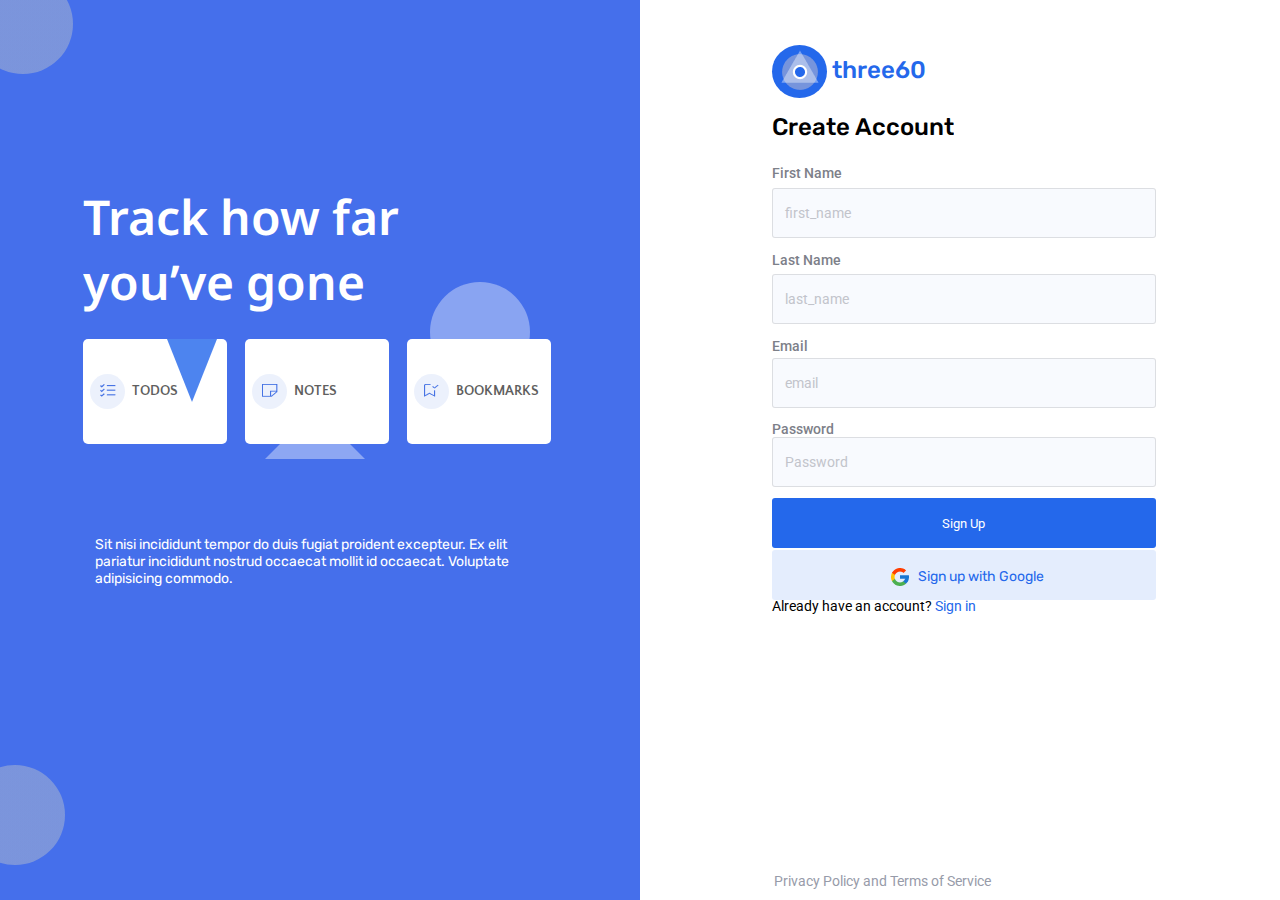
==== commit 5b17c004: "New commit" ====
--- a/index.html
+++ b/index.html
@@ -10,63 +10,72 @@
   </head>
   <body>
     <div  class="container">
-      <div class="column blue">      </div>
-        <div class="word_container">
-          Track how far you’ve gone
+
+      <div class="column blue"> 
+        <div class="blue_container">
+          <div class="word_container">
+            Track how far you’ve gone
+          </div>
+          <div class="bookmarks"> 
+            <div class="bookmark_image_container"> 
+              <div class="bookmark_image_circle">
+                <div class="bookmark_img"><img src="images/Bookmarks.png"></div>
+              </div>
+              <div class="bookmark_word">BOOKMARKS</div>
+            </div>
+          </div>
+          <div class="bookmark_circle"></div>
+          <div class="notes">
+            <div class="notes_image_container">
+              <div class="notes_image_circle">
+                <div class="notes_img"><img src="images/Notes.png"></div>
+              </div>
+              <div class="notes_word">NOTES</div>
+            </div>
+          </div>
+          <div class="notes_triangle"></div>
+          <div class="todos">
+            <div class="todos_image_container">
+              <div class="todos_image_circle">
+                <div class="todos_img"><img src="images/Todo.png"></div>
+              </div>
+              <div class="todo_word">TODOS</div>
+            </div>
+          </div>
+          <div class="todos_angle"></div>
+          <div class="article">Sit nisi incididunt tempor do duis fugiat proident excepteur. 
+            Ex elit pariatur incididunt nostrud occaecat mollit id occaecat. Voluptate adipisicing commodo. </div>
+        </div>  
+        <div class="upper_circle"></div>
+        <div class="lower_circle"></div>   
+      </div>
+
+      <div class="column white">
+        <div class="white_container">
+          <div class="white_logo"> <img src="images/three60.png"></div>
+          <div class="three60"><span id="three60">three60</span></div>
+          <div class="create_act">Create Account</div>
+          <form id="signUpForm" method="POST" onsubmit="signup(event)">
+            <label for="first_name" id="first_name_label">First Name</label>
+            <input type="text" name="firstaname" id="first_name" placeholder="first_name">
+            <small id="first_name_msg"></small>
+            <label for="last_name" id="last_name_label">Last Name</label>
+            <input type="text" name="last_name" id="last_name" placeholder="last_name">
+            <small id="last_name_msg"></small>
+            <label for="email" id="email_label">Email</label>
+            <input type="email" name="email" id="email" placeholder="email">
+            <small id="email_msg"></small>
+            <label for="password" id="pwd_label" >Password</label>
+            <input type="password" name="password" id="pwd" placeholder="Password">
+            <small id="pwd_msg"></small>
+            <input type="submit" value="Sign Up" id="signUp_btn">
+          </form>
+          <div class="google_btn">
+            <a href="#" id="ggl_link">Sign up with Google</a>
+            <img src="images/google.png" id="google_img"> 
+          </div>
+          <div class="sign_in">Already have an account? <a href="sign_in.html">Sign in</a></div>
         </div>
-        <div class="bookmarks"> 
-          <div class="bookmark_image_container"> 
-            <div class="bookmark_image_circle">
-              <div class="bookmark_img"><img src="images/Bookmarks.png"></div>
-            </div>
-            <div class="bookmark_word">BOOKMARKS</div>
-          </div>
-        </div>
-        <div class="bookmark_circle"></div>
-        <div class="notes">
-          <div class="notes_image_container">
-            <div class="notes_image_circle">
-              <div class="notes_img"><img src="images/Notes.png"></div>
-            </div>
-            <div class="notes_word">NOTES</div>
-          </div>
-        </div>
-        <div class="notes_triangle"></div>
-        <div class="todos">
-          <div class="todos_image_container">
-            <div class="todos_image_circle">
-              <div class="todos_img"><img src="images/Todo.png"></div>
-            </div>
-            <div class="todo_word">TODOS</div>
-          </div>
-        </div>
-        <div class="todos_angle"></div>
-        <div class="upper_circle"></div>
-        <div class="lower_circle"></div>
-        <div class="article">Sit nisi incididunt tempor do duis fugiat proident excepteur. 
-          Ex elit pariatur incididunt nostrud occaecat mollit id occaecat. Voluptate adipisicing commodo. </div>
-      <div class="column white">
-        <div id="success"></div>
-        <div class="white_logo"> <img src="images/three60.png"></div>
-        <div class="three60"><span id="three60">three60</span></div>
-        <div class="create_act">Create Account</div>
-        <form action="" id="form" method="GET">
-          <label for="email" id="email_label">Email</label>
-          <input type="email" name="email" id="email" placeholder="email">
-          <small id="email_msg"></small>
-          <label for="password" id="pwd_label" >Password</label>
-          <input type="password" id="pwd" placeholder="Password">
-          <small id="pwd_msg"></small>
-          <label for="confirm_pwd" id="confirm_pwd_label">Confirm Password</label>
-          <input type="password" id="confirm_pwd" placeholder="Confirm Password">
-          <small id="confirm_pwd_msg"></small>
-          <input type="submit" value="Sign Up" id="signUp_btn">
-        </form>
-        <div class="google_btn">
-          <a href="#" id="ggl_link">Sign up with Google</a>
-          <img src="images/google.png" id="google_img"> 
-        </div>
-        <div class="sign_in">Already have an account? <a href="sign_in.html">Sign in</a></div>
         <div class="terms">Privacy Policy and Terms of Service</div>
       </div>
     </div>
--- a/style.css
+++ b/style.css
@@ -3,6 +3,10 @@
   font-family: 'Roboto', sans-serif;
 }
 
+body{
+  margin: 0;
+  padding: 0;
+}
 .container{
   position: absolute;
   width: 100vw;
@@ -18,41 +22,46 @@
 .blue{
   background-color: rgba(26, 77, 230, 0.81);
 }
+.blue_container{
+  position: absolute;
+  left: 6.5vw;
+  width: 486px;
+  height: 418px;
+  top: 20.4vh;
+}
 .word_container{
   position: absolute;
-  height: 13vh;
-  width: 33.9vw;
-  left: 6.5vw;
-  top: 20.4vh;
+  width: 339px;
+  height: 130px;
   font-family: Noto Sans;
   font-size: 48px;
   font-weight: 600;
   line-height: 65px;
-  letter-spacing: 0em;
+  font-style: normal;
   text-align: left;
   color: #FFFFFF;
 }
 .bookmarks{
   position: absolute;
-  width: 11.5vw;
-  height: 17vh;
-  left: 32%;
-  top: 46%;
+  width: 144px;
+  height: 105px;
+  left: 324px;
+  top: 155px;
   background: #FFFFFF;
   border-radius: 5px;
 }
 .bookmark_image_container, .notes_image_container, .todos_image_container{
   display: flex;
   align-items: center;
-  height: 17vh;
+  height: 105px;
   padding-left: 5%;
 }
 .bookmark_image_circle, .notes_image_circle, .todos_image_circle{
   display: flex;
   justify-content: center;
   align-items: center;
-  width: 25%;
-  height: 32%;
+  width: 35px;
+  height: 35px;
   border-radius: 50%;
   background: rgba(70, 115, 228, 0.1);
 }
@@ -60,7 +69,7 @@
   display: flex;
   justify-content: center;
   align-items: center;
-  height: 17vh;
+  height: 105px;
 }
 .bookmark_word, .notes_word, .todo_word{
   padding-left: 5%;
@@ -74,19 +83,19 @@
 }
 .bookmark_circle{
   position: absolute;
-  width: 8%;
-  height: 16.5%;
-  left: 35vw;
-  top: 35.5vh;
+  width: 100px;
+  height: 100px;
+  left: 347px;
+  top: 98px;
   border-radius: 50%;
   background: rgba(255, 255, 255, 0.37)
 }
 .notes{
   position: absolute;
-  width: 11.5vw;
-  height: 17vh;
-  left: 19%;
-  top: 46%;
+  width: 144px;
+  height: 105px;
+  left: 162px;
+  top: 155px;
   background: #FFFFFF;
   border-radius: 5px;
 }
@@ -97,15 +106,15 @@
 	border-left: 50px solid transparent;
 	border-right: 50px solid transparent;
 	border-bottom: 50px solid rgba(255, 255, 255, 0.39);
-  left: 20.8%;
-  top: 58%;
+  left: 182px;
+  top: 225px;
 }
 .todos{
   position: absolute;
-  width: 11.5vw;
-  height: 17vh;
-  left: 6%;
-  top: 46%;
+  width: 144px;
+  height: 105px;
+  left: 0px;
+  top: 155px;
   background: #FFFFFF;
   border-radius: 5px;
 }
@@ -116,8 +125,8 @@
 	border-left: 2vw solid transparent;
 	border-right: 2vw solid transparent;
 	border-top: 7vh solid rgba(36, 104, 235, 0.81);
-  left: 13%;
-  top: 46%;
+  left: 84px;
+  top: 155px;
  }
 .upper_circle{
   position:absolute;
@@ -143,62 +152,57 @@
 }
 .article{
   position: absolute;
-  width: 36%;
-  left: 6%;
-  top: 72%;
+  width: 456px;
+  height: 66px;
+  top: 352px;
+  left: 12px;
   font-family: 'Rubik';
   font-style: normal;
   font-weight: 400;
   font-size: 14px;
-  line-height: 157.6%;
   /* or 22px */
   color: #FFFFFF;
 }
 .white{
   background-color: white;
 }
+.white_container{
+  position: absolute;
+  width: 384px;
+  height: 560px;
+  left: 60.3%;
+  top: 5%;
+}
 .white_logo{
-  position: absolute;
-  width: 3.5%;
-  height: 7.3%;
-  left: 60.3%;
-  top: 13%;
+  display: flex;
+  justify-content: center;
+  align-items: center;
+  width: 50px;
+  height: 50px;
   padding: 2px 2px 1px 3px;
   border-radius: 50%;
   background: #2468EB;
 }
 .three60{
   position: absolute;
-  left: 64.9%;
-  top: 14.5%;
+  left: 60px;
+  top: 11px;
  }
 #three60{
   display: block;
   font-family: 'Rubik';
   font-weight: 500;
-  font-size: 2vw;
+  font-size: 24px;
   color: #2468EB;
 }
 .create_act{
   position: absolute;
-  left: 60.5%;
-  top: 23%;
+  top: 68px;
   font-family: 'Rubik';
   font-style: normal;
   font-weight: 500;
-  font-size: 2vw;
+  font-size: 24px;
   color: #000000;
-}
-#email_label{
-  position: absolute;
-  left: 60.5%;
-  top: 32%;
-  font-family: 'Roboto';
-  font-style: normal;
-  font-weight: 500;
-  font-size: 1.1vw;
-  text-align: right;
-  color: #7D8089;
 }
 ::placeholder{
   font-family: 'Roboto';
@@ -209,85 +213,112 @@
   color: #C2C4CB;
   padding-left: 10px;
 }
+#first_name_label{
+  position: absolute;
+  top: 120px;
+  font-family: 'Roboto';
+  font-style: normal;
+  font-weight: 500;
+  font-size: 14px;
+  text-align: right;
+  color: #7D8089;
+}
+#first_name{
+  box-sizing: border-box;
+  position: absolute;
+  width: 384px;
+  height: 50px;
+  top: 143px;
+   background: rgba(36, 104, 235, 0.03);
+  border: 1px solid rgba(0, 0, 0, 0.11);
+  border-radius: 3px;
+}
+#first_name_msg{
+  position: absolute;
+  top: 193px;
+  color: red;
+}
+#last_name_label{
+  position: absolute;
+  top: 207px;
+  font-family: 'Roboto';
+  font-style: normal;
+  font-weight: 500;
+  font-size: 14px;
+  text-align: right;
+  color: #7D8089;
+}
+#last_name{
+  box-sizing: border-box;
+  position: absolute;
+  width: 384px;
+  height: 50px;
+  top: 229px;
+   background: rgba(36, 104, 235, 0.03);
+  border: 1px solid rgba(0, 0, 0, 0.11);
+  border-radius: 3px;
+}
+#last_name_msg{
+  position: absolute;
+  top: 280px;
+  color: red;
+}
+#email_label{
+  position: absolute;
+  top: 293px;
+  font-family: 'Roboto';
+  font-style: normal;
+  font-weight: 500;
+  font-size: 14px;
+  text-align: right;
+  color: #7D8089;
+}
 #email{
   box-sizing: border-box;
   position: absolute;
-  width: 30%;
-  height: 8%;
-  left: 60.5%;
-  top: 36%;
+  width: 384px;
+  height: 50px;
+  top: 313px;
    background: rgba(36, 104, 235, 0.03);
   border: 1px solid rgba(0, 0, 0, 0.11);
   border-radius: 3px;
 }
 #email_msg{
   position: absolute;
-  left: 60.5%;
-  top: 44%;
+  top: 361px;
   color: red;
 }
 #pwd_label{
   position: absolute;
-  left: 60.5%;
-  top: 46%;
-  font-family: 'Roboto';
-  font-style: normal;
-  font-weight: 500;
-  font-size: 1.1vw;
+  top: 376px;
+  font-family: 'Roboto';
+  font-style: normal;
+  font-weight: 500;
+  font-size: 14px;
   text-align: right;
   color: #7D8089;
  }
  #pwd{
   box-sizing: border-box;
   position: absolute;
-  width: 30%;
-  height: 8%;
-  left: 60.5%;
-  top: 50%;
+  width: 384px;
+  height: 50px;
+  top: 392px;
   background: rgba(36, 104, 235, 0.03);
   border: 1px solid rgba(0, 0, 0, 0.11);
   border-radius: 3px;
  }
  #pwd_msg{
   position: absolute;
-  left: 60.5%;
-  top: 58%;
-  color: red;
- }
- #confirm_pwd_label{
-  position: absolute;
-  left: 60.5%;
-  top: 60%;
-  font-family: 'Roboto';
-  font-style: normal;
-  font-weight: 500;
-  font-size: 1.1vw;
-  text-align: right;
-  color: #7D8089;
- }
- #confirm_pwd{
-  box-sizing: border-box;
-  position: absolute;
-  width: 30%;
-  height: 8%;
-  left: 60.5%;
-  top: 64%;
-  background: rgba(36, 104, 235, 0.03);
-  border: 1px solid rgba(0, 0, 0, 0.11);
-  border-radius: 3px;
- }
- #confirm_pwd_msg{
-  position: absolute;
-  left: 60.5%;
-  top: 72%;
-  color: red;
- }
+  top: 440px;
+  color: red;
+ }
+ 
  #signUp_btn{
   position: absolute;
-  width: 30%;
-  height: 8%;
-  left: 60.5%;
-  top: 74%;
+  width: 384px;
+  height: 50px;
+  top: 453px;
   background: #2468EB;
   border-radius: 3px;
   color: white;
@@ -296,10 +327,9 @@
  .google_btn{
   box-sizing: border-box;
   position: absolute;
-  width: 30%;
-  height: 8%;
-  left: 60.5%;
-  top: 84%;
+  width: 384px;
+  height: 50px;
+  top: 505px;
   background: rgba(36, 104, 235, 0.12);
   border-radius: 3px;
   cursor: pointer;
@@ -312,7 +342,7 @@
   font-family: 'Rubik';
   font-style: normal;
   font-weight: 400;
-  font-size: 1.1vw;
+  font-size: 14px;
  }
  a{
   color: #2468EB;
@@ -324,18 +354,18 @@
   top: 35%;
 
  }
- #google_btn:hover, #signUp_btn:hover, #confirm_pwd:hover, #pwd:hover, #email:hover, #signIn_btn:hover{
+ #google_btn:hover, #signUp_btn:hover, #last_name:hover, #pwd:hover, #email:hover, 
+ #signIn_btn:hover, #first_name:hover, #signIn_email:hover, #signIn_pwd:hover{
    border: 3px solid rgb(0, 153, 255);
    transform: scale(1.01);
  }
  .sign_in{
   position: absolute;
-  left: 60.5%;
-  top: 93%;
-  font-family: 'Roboto';
-  font-style: normal;
-  font-weight: 400;
-  font-size: 1.1vw;
+  top: 553px;
+  font-family: 'Roboto';
+  font-style: normal;
+  font-weight: 400;
+  font-size: 14px;
   color: #000000;
  }
  .terms{
@@ -348,12 +378,61 @@
   font-size: 1.1vw;
   color: #979BA9;
  }
+ #signIn_email_label{
+  position: absolute;
+  top: 118px;
+  font-family: 'Roboto';
+  font-style: normal;
+  font-weight: 500;
+  font-size: 14px;
+  text-align: right;
+  color: #7D8089;
+}
+#signIn_email{
+  box-sizing: border-box;
+  position: absolute;
+  width: 384px;
+  height: 50px;
+  top: 137px;
+   background: rgba(36, 104, 235, 0.03);
+  border: 1px solid rgba(0, 0, 0, 0.11);
+  border-radius: 3px;
+}
+#signIn_email_msg{
+  position: absolute;
+  top: 185px;
+  color: red;
+}
+#signIn_pwd_label{
+  position: absolute;
+  top: 207px;
+  font-family: 'Roboto';
+  font-style: normal;
+  font-weight: 500;
+  font-size: 14px;
+  text-align: right;
+  color: #7D8089;
+ }
+ #signIn_pwd{
+  box-sizing: border-box;
+  position: absolute;
+  width: 384px;
+  height: 50px;
+  top: 227px;
+  background: rgba(36, 104, 235, 0.03);
+  border: 1px solid rgba(0, 0, 0, 0.11);
+  border-radius: 3px;
+ }
+ #signIn_pwd_msg{
+  position: absolute;
+  top: 277px;
+  color: red;
+ }
  #signIn_btn{
   position: absolute;
-  width: 30%;
-  height: 8%;
-  left: 60.5%;
-  top: 60%;
+  width: 384px;
+  height: 50px;
+  top: 300px;
   background: #2468EB;
   border-radius: 3px;
   font-family: 'Roboto';
@@ -365,26 +444,11 @@
  }
  .sign_up{
   position: absolute;
-  left: 60.5%;
-  top: 71%;
-  font-family: 'Roboto';
-  font-style: normal;
-  font-weight: 400;
-  font-size: 1.1vw;
+  top: 355px;
+  font-family: 'Roboto';
+  font-style: normal;
+  font-weight: 400;
+  font-size: 14px;
   color: #000000;
  }
- input:valid{
-  border: 1px solid black;
- }
- input:invalid{
-  border: 1px solid dashed red;
-  background-color: yellow;
- }
- #success{
-  color: rgba(60, 216, 60, 0.555);
-  font-family: 'Rubik';
-  font-weight: 500;
-  position: absolute;
-  left: 60.5%;
-  top: 7.5%;
- }+
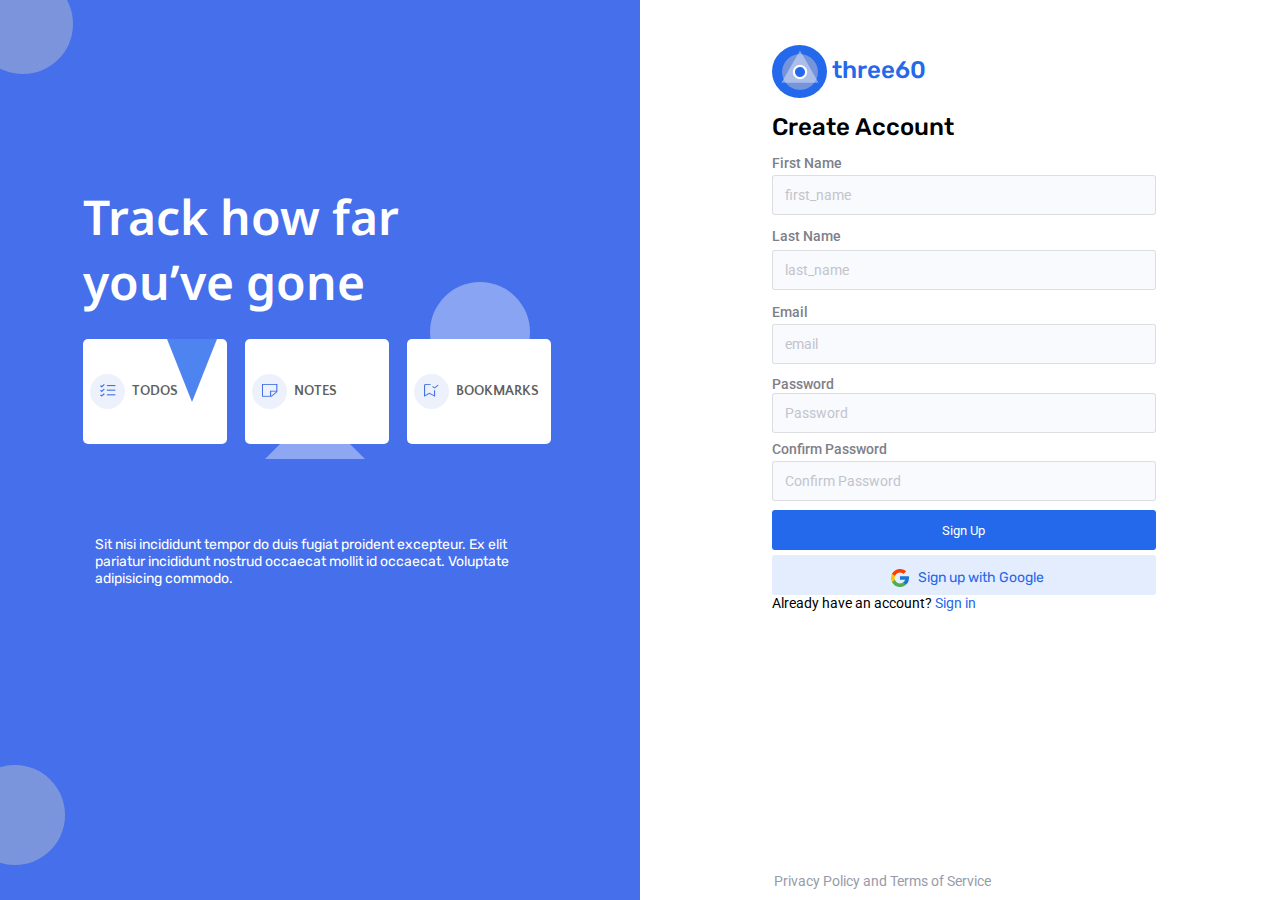
==== commit 6300f2a1: "New commit" ====
--- a/index.html
+++ b/index.html
@@ -57,10 +57,10 @@
           <div class="create_act">Create Account</div>
           <form id="signUpForm" method="POST" onsubmit="signup(event)">
             <label for="first_name" id="first_name_label">First Name</label>
-            <input type="text" name="firstaname" id="first_name" placeholder="first_name">
+            <input type="text" name="firstName" id="first_name" placeholder="first_name">
             <small id="first_name_msg"></small>
             <label for="last_name" id="last_name_label">Last Name</label>
-            <input type="text" name="last_name" id="last_name" placeholder="last_name">
+            <input type="text" name="lastName" id="last_name" placeholder="last_name">
             <small id="last_name_msg"></small>
             <label for="email" id="email_label">Email</label>
             <input type="email" name="email" id="email" placeholder="email">
@@ -68,6 +68,9 @@
             <label for="password" id="pwd_label" >Password</label>
             <input type="password" name="password" id="pwd" placeholder="Password">
             <small id="pwd_msg"></small>
+            <label for="confirmPassword" id="confirmPwd_label" > Confirm Password</label>
+            <input type="password" name="confirmPassword" id="confirmPwd" placeholder="Confirm Password">
+            <small id="confirmPwd_msg"></small>
             <input type="submit" value="Sign Up" id="signUp_btn">
           </form>
           <div class="google_btn">
--- a/style.css
+++ b/style.css
@@ -215,7 +215,7 @@
 }
 #first_name_label{
   position: absolute;
-  top: 120px;
+  top: 110px;
   font-family: 'Roboto';
   font-style: normal;
   font-weight: 500;
@@ -227,20 +227,20 @@
   box-sizing: border-box;
   position: absolute;
   width: 384px;
-  height: 50px;
-  top: 143px;
+  height: 40px;
+  top: 130px;
    background: rgba(36, 104, 235, 0.03);
   border: 1px solid rgba(0, 0, 0, 0.11);
   border-radius: 3px;
 }
 #first_name_msg{
   position: absolute;
-  top: 193px;
+  top: 169px;
   color: red;
 }
 #last_name_label{
   position: absolute;
-  top: 207px;
+  top: 183px;
   font-family: 'Roboto';
   font-style: normal;
   font-weight: 500;
@@ -252,20 +252,20 @@
   box-sizing: border-box;
   position: absolute;
   width: 384px;
-  height: 50px;
-  top: 229px;
+  height: 40px;
+  top: 205px;
    background: rgba(36, 104, 235, 0.03);
   border: 1px solid rgba(0, 0, 0, 0.11);
   border-radius: 3px;
 }
 #last_name_msg{
   position: absolute;
-  top: 280px;
+  top: 246px;
   color: red;
 }
 #email_label{
   position: absolute;
-  top: 293px;
+  top: 259px;
   font-family: 'Roboto';
   font-style: normal;
   font-weight: 500;
@@ -277,20 +277,20 @@
   box-sizing: border-box;
   position: absolute;
   width: 384px;
-  height: 50px;
-  top: 313px;
+  height: 40px;
+  top: 279px;
    background: rgba(36, 104, 235, 0.03);
   border: 1px solid rgba(0, 0, 0, 0.11);
   border-radius: 3px;
 }
 #email_msg{
   position: absolute;
-  top: 361px;
+  top: 317px;
   color: red;
 }
 #pwd_label{
   position: absolute;
-  top: 376px;
+  top: 331px;
   font-family: 'Roboto';
   font-style: normal;
   font-weight: 500;
@@ -302,23 +302,47 @@
   box-sizing: border-box;
   position: absolute;
   width: 384px;
-  height: 50px;
-  top: 392px;
+  height: 40px;
+  top: 348px;
   background: rgba(36, 104, 235, 0.03);
   border: 1px solid rgba(0, 0, 0, 0.11);
   border-radius: 3px;
  }
  #pwd_msg{
   position: absolute;
-  top: 440px;
-  color: red;
- }
- 
+  top: 386px;
+  color: red;
+ }
+ #confirmPwd_label{
+  position: absolute;
+  top: 396px;
+  font-family: 'Roboto';
+  font-style: normal;
+  font-weight: 500;
+  font-size: 14px;
+  text-align: right;
+  color: #7D8089;
+ }
+ #confirmPwd{
+  box-sizing: border-box;
+  position: absolute;
+  width: 384px;
+  height: 40px;
+  top: 416px;
+   background: rgba(36, 104, 235, 0.03);
+  border: 1px solid rgba(0, 0, 0, 0.11);
+  border-radius: 3px;
+}
+#confirmPwd_msg{
+  position: absolute;
+  top: 452px;
+  color: red;
+ }
  #signUp_btn{
   position: absolute;
   width: 384px;
-  height: 50px;
-  top: 453px;
+  height: 40px;
+  top: 465px;
   background: #2468EB;
   border-radius: 3px;
   color: white;
@@ -328,8 +352,8 @@
   box-sizing: border-box;
   position: absolute;
   width: 384px;
-  height: 50px;
-  top: 505px;
+  height: 40px;
+  top: 510px;
   background: rgba(36, 104, 235, 0.12);
   border-radius: 3px;
   cursor: pointer;
@@ -355,13 +379,13 @@
 
  }
  #google_btn:hover, #signUp_btn:hover, #last_name:hover, #pwd:hover, #email:hover, 
- #signIn_btn:hover, #first_name:hover, #signIn_email:hover, #signIn_pwd:hover{
+ #signIn_btn:hover, #first_name:hover, #signIn_email:hover, #signIn_pwd:hover,#confirmPwd:hover {
    border: 3px solid rgb(0, 153, 255);
    transform: scale(1.01);
  }
  .sign_in{
   position: absolute;
-  top: 553px;
+  top: 550px;
   font-family: 'Roboto';
   font-style: normal;
   font-weight: 400;
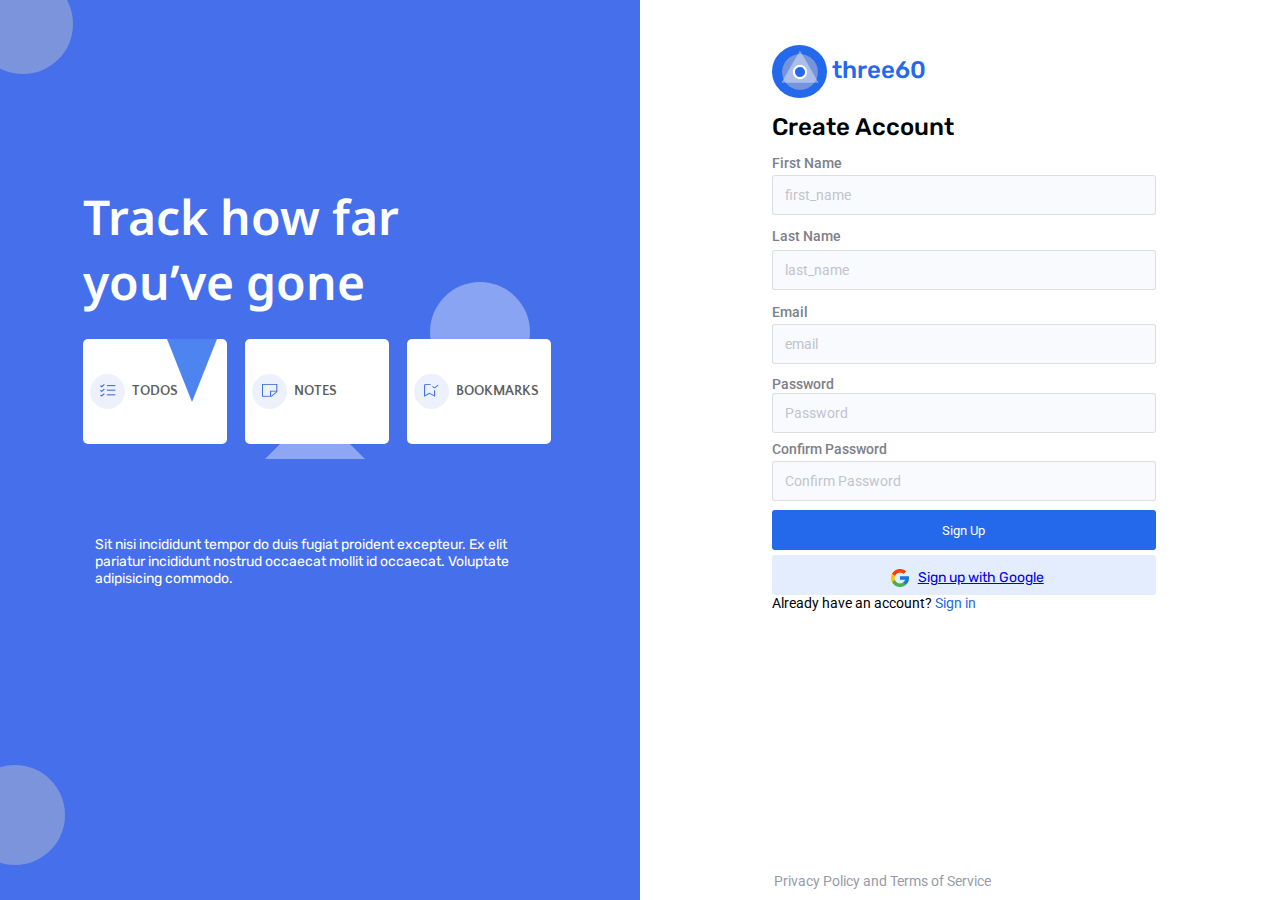
==== commit d764264c: "home page completed" ====
--- a/index.html
+++ b/index.html
@@ -77,7 +77,7 @@
             <a href="#" id="ggl_link">Sign up with Google</a>
             <img src="images/google.png" id="google_img"> 
           </div>
-          <div class="sign_in">Already have an account? <a href="sign_in.html">Sign in</a></div>
+          <div class="sign_in">Already have an account? <a id="signInLink" href="sign_in.html">Sign in</a></div>
         </div>
         <div class="terms">Privacy Policy and Terms of Service</div>
       </div>
--- a/style.css
+++ b/style.css
@@ -2,7 +2,6 @@
 html, body, html * {
   font-family: 'Roboto', sans-serif;
 }
-
 body{
   margin: 0;
   padding: 0;
@@ -368,7 +367,7 @@
   font-weight: 400;
   font-size: 14px;
  }
- a{
+ #singUpLink, #signInLink{
   color: #2468EB;
   text-decoration: none;
  }
@@ -476,3 +475,429 @@
   color: #000000;
  }
 
+                  /*  HOME   */ 
+                 /*  HOME   */ 
+
+#home{
+  background-color: #E5E5E5;
+}
+.home_white_logo{
+  display: flex;
+  justify-content: center;
+  align-items: center;
+  width: 50px;
+  height: 50px;
+  padding: 2px 2px 1px 3px;
+  border-radius: 50%;
+  background: #2468EB;
+  margin-bottom: 9px;
+}
+nav{
+  position: fixed;
+  width: 100%;
+  z-index: 1;
+  margin: 0;
+  padding-top: 10px;
+  padding-left: 50px;
+  background-color: white;
+}
+#home_three60{
+  display: block;
+  font-family: 'Rubik';
+  font-weight: 500;
+  font-size: 24px;
+  color: #2468EB;
+  top: 11px;
+  left: 60px;
+  position: absolute;
+}
+#home_todo_block{
+  position: absolute;
+  left: 255px;
+  top: 29px;
+  width: 60px;
+  height: 43px;
+  font-family: 'Rubik';
+  font-style: normal;
+  font-weight: 400;
+  font-size: 14px;
+}
+#todo, #links, #note{
+  position: absolute;
+  left: 20px;
+  top: -2px;
+}
+#home_todo_block:hover,#home_notes_block:hover,#home_links_block:hover{
+  border-bottom: 2px solid #4673E4;
+  color: blue;
+} 
+#home_notes_block{
+  position: absolute;
+  width: 60px;
+  height: 43px;
+  left: 355px;
+  top: 29px;
+  font-family: 'Rubik';
+  font-style: normal;
+  font-weight: 400;
+  font-size: 14px;
+}
+#home_links_block{
+  position: absolute;
+  width: 60px;
+  height: 43px;
+  left: 455px;
+  top: 29px;
+  font-family: 'Rubik';
+  font-style: normal;
+  font-weight: 400;
+  font-size: 14px;
+}
+#search{
+  position: absolute;
+  width: 400px;
+  height: 45px;
+  left: 770px;
+  top: 12px;
+  background: #F6F7FB;
+  border-radius: 999px;
+}
+#search_input{
+  width: 100%;
+  height: 100%;
+  background: #F6F7FB;
+  border-radius: 999px;
+  border: none;
+  padding-left: 25px;
+}
+#search_img{
+  height: 17px;
+  width: 17px;
+  position: absolute;
+  left: 10px;
+  top: 14px;
+}
+#user_img{
+  position: absolute;
+  overflow: hidden;
+  left: 1210px;
+  top: 19px;
+  width: 30px;
+  height: 30px;
+  background-color: #E5E5E5;
+  border-radius: 50%;
+}
+#user_img img{
+  display: block;
+  margin: auto;
+  max-width: 100%;
+  max-width: 100%;
+}
+#userAcount_div{
+  position: absolute;
+  display: none;
+  top: 48px;
+  right: 58px;
+  font-family: 'Rubik';
+  color: #2468EB;
+  font-weight: 400;
+  font-size: 20px;
+}
+#user_img:hover + #userAcount_div{
+  display: block;
+}
+#user-details{
+  position: absolute;
+  display: none;
+  justify-content: center;
+  align-items: center;
+  border: 1px solid grey;
+  height: 180px;
+  width: 200px;
+  top: 78px;
+  right: 68px;
+  border-radius: 5px;
+}
+#logout{
+  position: absolute;
+  bottom: 15px;
+  background-color: #2468EB;
+  color: white;
+  border: none;
+  border-radius: 2px;
+  cursor: pointer;
+  padding-left: 10px;
+  padding-right: 10px;
+  padding-top: 3px;
+  padding-bottom: 7px;
+}
+#hello-user{
+  position: absolute;
+  top: 20px;
+}
+#user-email{
+  font-size: 14px;
+}
+#userAcount{
+  font-family: 'Rubik';
+  color: #2468EB;
+  font-weight: 400;
+  font-size: 20px;
+}
+#open_todos{
+  position: absolute;
+  width: 30%;
+  height: 100%;
+  right: 0px;
+  background-color: white;
+}
+#open_todo{
+  position: absolute;
+  height: 68.75px;
+  width: 87.5px;
+  left: 122.5px;
+  top: 296.5px;
+}
+#no_todos{
+  position: absolute;
+  height: 32px;
+  width: 270px;
+  left: 55px;
+  top: 379px;
+  font-family: 'Roboto';
+  font-style: normal;
+  font-weight: 400;
+  font-size: 14px;
+  line-height: 16px;
+  color: #979BA9;
+}
+#todo_count_div{
+  position: absolute;
+  width: 129px;
+  height: 42px;
+  left: 13%;
+  top: 20%;
+  font-family: 'Roboto';
+  font-style: normal;
+  font-weight: 400;
+  font-size: 36px;
+  color: #000000;
+}
+#create_task_div{
+  position: absolute;
+  display: flex;
+  justify-content: center;
+  align-items: center;
+  width: 203px;
+  height: 48px;
+  left: 50%;
+  top: 20%; 
+  border-radius: 3px;
+  background-color: #28BA63;
+  color: #EEEEEE;
+}
+#plus_img {
+  padding-right: 20px; 
+}
+#todo_count{
+  padding-right: 10px;
+}
+#no_todo{
+  position: absolute;
+  display: flex;
+  justify-content: center;
+  align-items: center;
+  width: 200px;
+  height: 200px;
+  left: 30%;
+  top: 40%;
+  background-color: rgba(36, 104, 235, 0.13);
+  border-radius: 50%;
+}
+#noTodo_word{
+  position: absolute;
+  width: 200px;
+  height: 21px;
+  left: 30%;
+  top: 75%;
+  font-family: 'Roboto';
+  font-style: normal;
+  font-weight: 400;
+  font-size: 18px;  
+  color: rgba(0, 0, 0, 0.13);
+}
+#previous{
+  position: absolute;
+  display: flex;
+  width: 116px;
+  height: 48px;
+  left: 13%;
+  top: 85%;  
+  color: white;
+  background: #2468EB;
+  box-shadow: 1px 1px 2px rgba(0, 0, 0, 0.25);
+  border-radius: 5px;
+  justify-content: center;
+  align-items: center;
+}
+#leftArrow{
+  height: 14px;
+  width: 15px;
+  padding-right: 10px;
+}
+#one{
+  position: absolute;
+  display: flex;
+  justify-content: center;
+  align-items: center;
+  width: 40px;
+  height: 40px;
+  left: 24%;
+  top: 86%;  
+  border-radius: 50%;
+  font-family: 'Roboto';
+  font-style: normal;
+  font-weight: 400;
+  font-size: 14px;  
+  color: #2468EB;
+  background: rgba(36, 104, 235, 0.07);
+}
+#two{
+  position: absolute;
+  display: flex;
+  justify-content: center;
+  align-items: center;
+  width: 40px;
+  height: 40px;
+  left: 28%;
+  top: 86%;  
+  border-radius: 50%;
+  font-family: 'Roboto';
+  font-style: normal;
+  font-weight: 400;
+  font-size: 14px;  
+  color: white;
+  background: #2468EB;
+}
+#three{
+  position: absolute;
+  display: flex;
+  justify-content: center;
+  align-items: center;
+  width: 40px;
+  height: 40px;
+  left: 32%;
+  top: 86%;  
+  border-radius: 50%;
+  font-family: 'Roboto';
+  font-style: normal;
+  font-weight: 400;
+  font-size: 14px;  
+  color: white;
+  background: #2468EB; 
+}
+#next{
+  position: absolute;
+  display: flex;
+  width: 116px;
+  height: 48px;
+  left: 39%;
+  top: 85%;  
+  color: white;
+  background: #2468EB;
+  box-shadow: 1px 1px 2px rgba(0, 0, 0, 0.25);
+  border-radius: 5px;
+  justify-content: center;
+  align-items: center;
+}
+#rightArrow{
+  height: 14px;
+  width: 15px;
+  padding-left: 10px;
+}
+#vertical_card{
+  position: absolute;
+  display: flex;
+  justify-content: center;
+  width: 66px;
+  height: 405px;
+  left: 4%;
+  top: 30%;
+  background-color: white;
+  box-shadow: 0px 0px 4px rgba(0, 0, 0, 0.1);
+  border-radius: 999px;
+}
+#all-todo, #backlog, #in-progress, #finished, #overdue, #trash{
+ position: absolute;
+  width: 43px;
+  height: 19px;
+  font-family: 'Rubik';
+  font-style: normal;
+  font-weight: 400;
+  font-size: 10px;  
+  color: #444444;
+}
+#all-todo-count, #backlog-count, #in-progress-count, #finished-count, #overdue-count, #trash-count{
+  position: absolute;
+  display: flex;
+  justify-content: center;
+  align-items: center;
+  width: 25px;
+  height: 25px;
+  border-radius: 50%;  
+  font-family: 'Rubik';
+  font-style: normal;
+  font-weight: 400;
+  font-size: 13px;
+}
+#all-todo{
+  top: 15px;
+}
+#all-todo-count{
+  top: 34px;
+  color: #4673E4;
+  background: rgba(70, 115, 228, 0.06);
+}
+#backlog{
+  top: 79px;
+}
+#backlog-count{
+  top: 98px;
+  color: #97A6AE;
+  background: rgba(151, 166, 174, 0.11);
+}
+#in-progress{
+  width: 53px;
+  top: 143px;
+}
+#in-progress-count{
+  top: 162px;
+  color: #4673E4;
+  background: rgba(70, 115, 228, 0.18);
+}
+#finished{
+  top: 207px;
+}
+
+#finished-count{
+  top: 226px;
+  color: #28BA63;
+  background: rgba(8, 201, 85, 0.05);
+}
+#overdue{
+  top: 271px;
+}
+#overdue-count{
+  top: 290px;
+  color: #C9981A;
+  background: rgba(201, 152, 26, 0.05);
+} 
+#trash{
+  top: 335px;
+  left: 20px;
+}
+#trash-count{
+  top: 354px;
+  color: #F20101;
+  background: rgba(242, 1, 1, 0.05);
+}